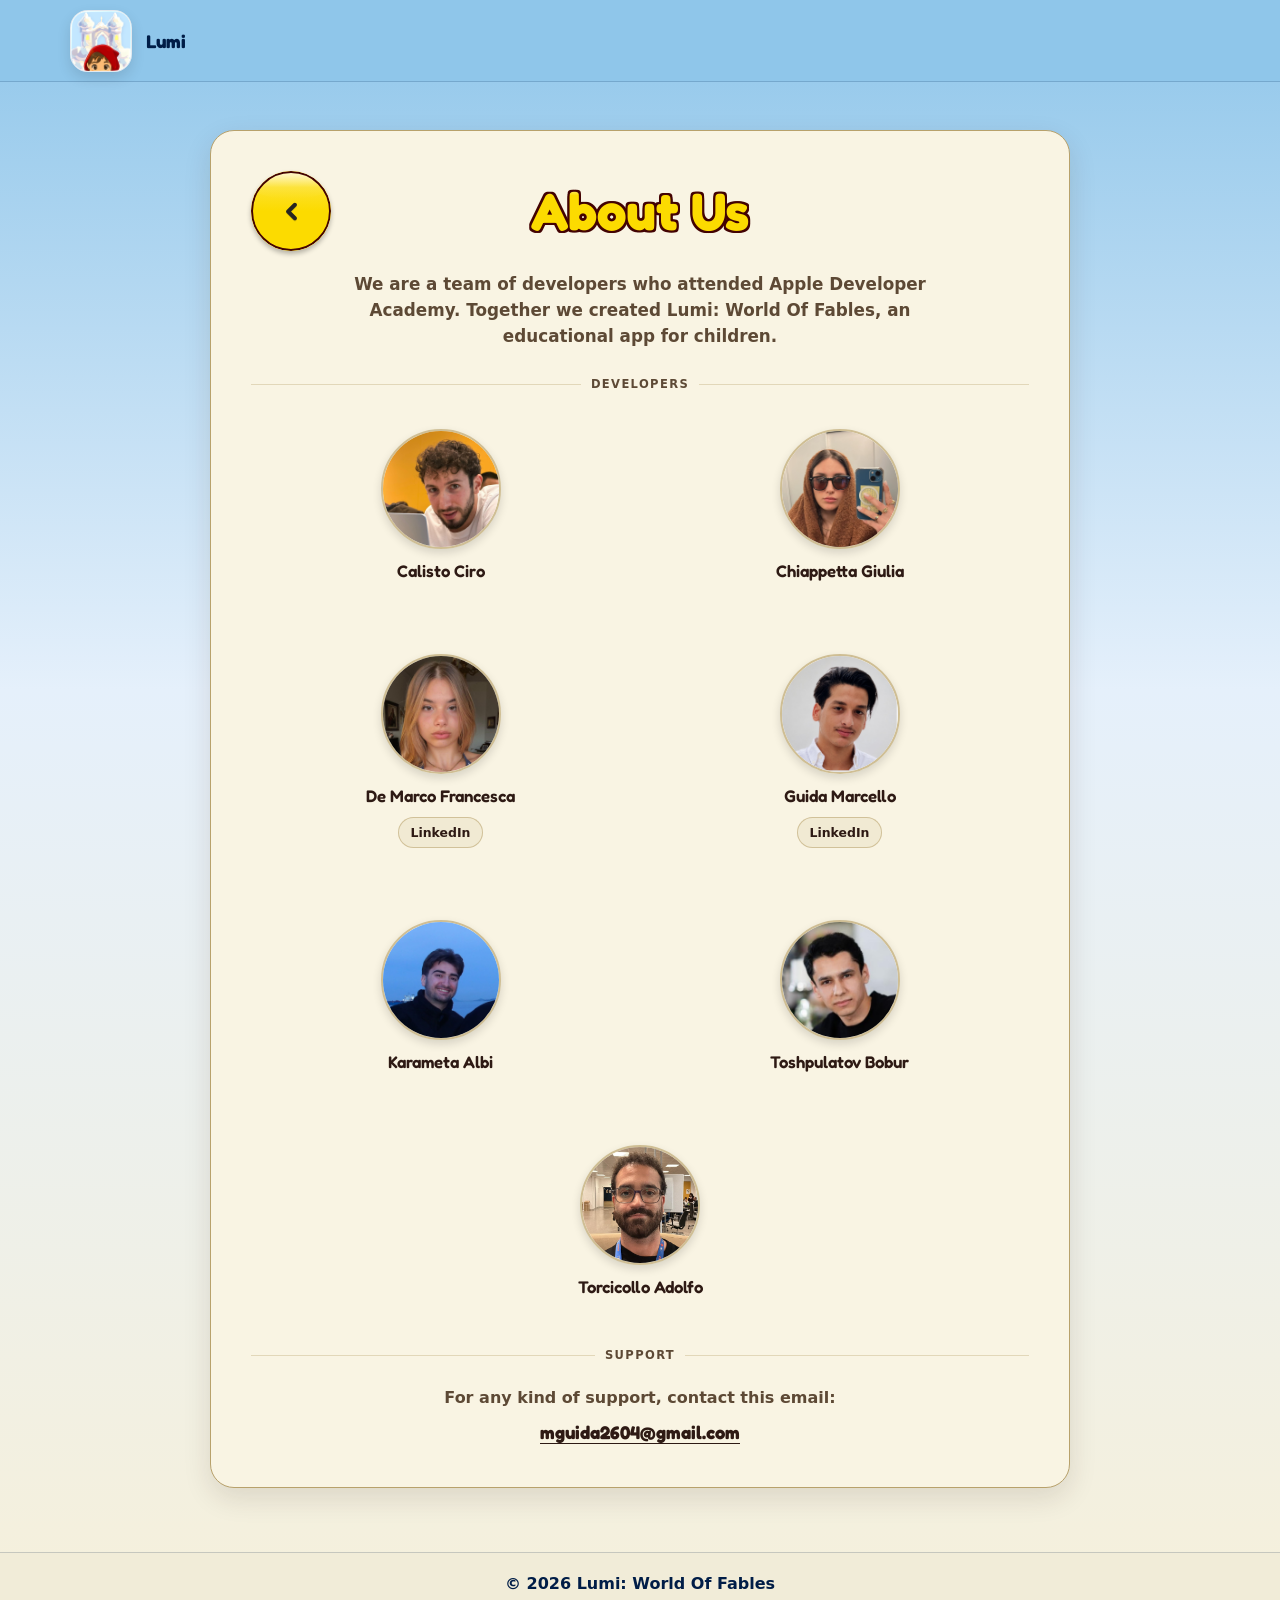
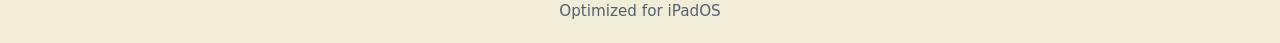
==== chi-siamo.html @ b2cf6800 "Add files via upload" ====
<!DOCTYPE html>
<html lang="en">
<head>
  <meta charset="UTF-8" />
  <meta name="viewport" content="width=device-width, initial-scale=1.0" />
  <title>About Us — Lumi World of Fables</title>
  <meta name="description" content="The development team behind Lumi World of Fables, from Apple Developer Academy." />

  <link rel="icon" href="images/app-icon.png" type="image/png" />
  <link rel="preconnect" href="https://fonts.googleapis.com" />
  <link rel="preconnect" href="https://fonts.gstatic.com" crossorigin />
  <link href="https://fonts.googleapis.com/css2?family=Fredoka:wght@600;700&display=swap" rel="stylesheet" />

  <link rel="stylesheet" href="style.css" />
</head>
<body>

  <header class="top-bar">
    <div class="container top-bar-inner">
      <a class="brand" href="index.html" aria-label="Lumi — Home">
        <div class="brand-icon">
          <img src="images/app-icon.png" alt="" width="62" height="62" />
        </div>
        <span>Lumi</span>
      </a>

    </div>
  </header>

  <main class="inner-main">
    <div class="container game-panel">
      <header class="page-header">
        <a class="game-circle-btn page-back-btn" href="index.html" aria-label="Back">
          <span class="game-circle-bg">
            <svg class="game-circle-icon" viewBox="0 0 24 24" aria-hidden="true">
              <path d="M15 6l-6 6 6 6" fill="none" stroke="currentColor" stroke-width="3.5" stroke-linecap="round" stroke-linejoin="round" />
            </svg>
          </span>
        </a>

        <h1 class="app-title app-title--page app-title--center" aria-label="About Us">
          <span class="app-title-line app-title-line1">
            <span class="app-title-stroke" aria-hidden="true">About Us</span>
            <span class="app-title-fill">About Us</span>
          </span>
        </h1>

        <span class="page-header-spacer" aria-hidden="true"></span>
      </header>

      <div class="page-title-block">
        <p class="section-lead lead-centered-wide">
          We are a team of developers who attended Apple Developer Academy. Together we created Lumi: World Of Fables, an educational app for children.
        </p>
      </div>

      <div class="game-section-header">
        <span class="game-section-line" aria-hidden="true"></span>
        <span class="game-section-label">Developers</span>
        <span class="game-section-line" aria-hidden="true"></span>
      </div>

      <div class="team-grid">
        <article class="team-card">
          <img class="team-avatar" src="images/developers/developer_ciro_callisto.png" alt="Calisto Ciro" width="120" height="120" loading="lazy" />
          <div class="team-card-body">
            <h3>Calisto Ciro</h3>
          </div>
        </article>

        <article class="team-card">
          <img class="team-avatar" src="images/developers/developer_giulia_chiappetta.png" alt="Chiappetta Giulia" width="120" height="120" loading="lazy" />
          <div class="team-card-body">
            <h3>Chiappetta Giulia</h3>
          </div>
        </article>

        <article class="team-card">
          <img class="team-avatar" src="images/developers/developer_francesca_de_marco.png" alt="De Marco Francesca" width="120" height="120" loading="lazy" />
          <div class="team-card-body">
            <h3>De Marco Francesca</h3>
            <div class="team-links">
              <a class="team-link-btn" href="https://www.linkedin.com/in/francesca-de-marco-141027411/" target="_blank" rel="noopener noreferrer">LinkedIn</a>
            </div>
          </div>
        </article>

        <article class="team-card">
          <img class="team-avatar" src="images/developers/developer_marcello_guida.png" alt="Guida Marcello" width="120" height="120" loading="lazy" />
          <div class="team-card-body">
            <h3>Guida Marcello</h3>
            <div class="team-links">
              <a class="team-link-btn" href="https://www.linkedin.com/in/marcello-guida-76b64b279/" target="_blank" rel="noopener noreferrer">LinkedIn</a>
            </div>
          </div>
        </article>

        <article class="team-card">
          <img class="team-avatar" src="images/developers/developer_albi_karameta.png" alt="Karameta Albi" width="120" height="120" loading="lazy" />
          <div class="team-card-body">
            <h3>Karameta Albi</h3>
          </div>
        </article>

        <article class="team-card">
          <img class="team-avatar" src="images/developers/developer_bobur.png" alt="Toshpulatov Bobur" width="120" height="120" loading="lazy" />
          <div class="team-card-body">
            <h3>Toshpulatov Bobur</h3>
          </div>
        </article>

        <article class="team-card">
          <img class="team-avatar" src="images/developers/developer_adolfo_torcicollo.png" alt="Torcicollo Adolfo" width="120" height="120" loading="lazy" />
          <div class="team-card-body">
            <h3>Torcicollo Adolfo</h3>
          </div>
        </article>
      </div>

      <div class="game-section-header">
        <span class="game-section-line" aria-hidden="true"></span>
        <span class="game-section-label">Support</span>
        <span class="game-section-line" aria-hidden="true"></span>
      </div>

      <div class="support-block">
        <p class="support-text">
          For any kind of support, contact this email:
        </p>
        <a
          class="support-email"
          href="mailto:mguida2604@gmail.com?subject=WORLD%20OF%20FABLES%20app%20support"
        >mguida2604@gmail.com</a>
      </div>

    </div>
  </main>

  <footer class="bottom-bar">
    <div class="container bottom-bar-inner">
      <p><strong>© 2026 Lumi: World Of Fables</strong></p>
      <p>Optimized for iPadOS</p>
    </div>
  </footer>

</body>
</html>
---- style.css ----
/* ============================================================
   Lumi — World Of Fables · showcase website
   Title: AppMenuTitleView · Buttons: GamePillButton
   ============================================================ */

:root {
  --sky: #8fc6ea;
  --sky-light: #e5f0fb;
  --cream: #f6f0da;
  --deep-blue: #001d47;
  --muted: #526173;

  /* GameButtonAppearance */
  --gloss-top: #FDE549;
  --gloss-mid: #FCDB00;
  --gloss-bottom: #FCDB00;
  --btn-border: #430303;
  --btn-label: #262521;

  /* AppMenuTitleView */
  --title-stroke: #430303;
  --title-fill-top: #FFFBDC;
  --title-fill-mid: #FCDB00;
  --title-fill-bottom: #FCDB00;
  --title-stroke-offset: 2.2px;
  /* Larghezza di riferimento del pannello menu (AppMenuTitleView mainMenu) */
  --title-panel-width: clamp(280px, 38vw, 420px);

  --header-height: 82px;
  --footer-bg: #f1ecd8;
  --max-width: 1280px;
  --page-inline-pad: clamp(32px, 5.5vw, 72px);
  --radius-xl: 34px;

  --pill-min-height: 46px;
  --pill-h-pad: 22px;
  --pill-v-pad: 11px;
  --pill-font-size: 15px;

  --primary-min-width: 270px;
  --primary-min-height: 76px;

  /* Pulsante indietro (GamePillButton compatto) */
  --back-btn-min-height: 46px;
  --back-btn-h-pad: 18px;

  /* GameCircleBackButton */
  --circle-btn-size: 56px;
  --circle-icon-size: 19px;

  /* SettingsTheme / InfoTheme (About nel gioco) */
  --panel-fill: #f9f4e3;
  --panel-border: #b8a16b;
  --primary-text: #4a342e;
  --secondary-text: #5d4935;
  --menu-row-text: #2e1a14;
  --control-fill: #f1ead3;
  --selection-fill: #e8d9b5;
  --divider: rgba(184, 161, 107, 0.35);
}

@media (min-width: 768px) {
  :root {
    --pill-min-height: 48px;
    --pill-h-pad: 26px;
    --pill-v-pad: 12px;
    --pill-font-size: 17px;

    --primary-min-width: 300px;
    --primary-min-height: 76px;

    --back-btn-min-height: 48px;
    --back-btn-h-pad: 22px;

    --circle-btn-size: 80px;
    --circle-icon-size: 27px;
  }
}

/* --- Reset & base --- */

*,
*::before,
*::after {
  box-sizing: border-box;
}

html {
  scroll-behavior: smooth;
}

html,
body {
  margin: 0;
  padding: 0;
  min-height: 100%;
}

body {
  min-height: 100vh;
  display: flex;
  flex-direction: column;
  font-family: ui-rounded, "SF Pro Rounded", Inter, system-ui, -apple-system, BlinkMacSystemFont, "Segoe UI", sans-serif;
  color: var(--deep-blue);
  background: linear-gradient(180deg, var(--sky) 0%, var(--sky-light) 42%, var(--cream) 100%);
}

a {
  color: inherit;
  text-decoration: none;
}

a:hover {
  opacity: 0.92;
}

img {
  max-width: 100%;
  display: block;
}

.container {
  width: 100%;
  max-width: var(--max-width);
  margin-inline: auto;
  padding-inline: var(--page-inline-pad);
}

/* --- Top bar --- */

.top-bar {
  position: sticky;
  top: 0;
  z-index: 100;
  height: var(--header-height);
  border-bottom: 1px solid rgba(0, 29, 71, 0.18);
  background: rgba(143, 198, 234, 0.96);
  backdrop-filter: blur(8px);
  display: flex;
  align-items: center;
  flex-shrink: 0;
}

.top-bar-inner {
  display: flex;
  align-items: center;
  justify-content: space-between;
  width: 100%;
  gap: 20px;
}

.brand {
  display: inline-flex;
  align-items: center;
  gap: 14px;
  font-family: "Fredoka", ui-rounded, system-ui, sans-serif;
  font-weight: 700;
  font-size: 1.15rem;
}

.brand-icon {
  width: 62px;
  height: 62px;
  border-radius: 18px;
  background: rgba(255, 255, 255, 0.92);
  box-shadow: 0 6px 14px rgba(0, 0, 0, 0.12);
  overflow: hidden;
  border: 1px solid rgba(0, 29, 71, 0.08);
  flex-shrink: 0;
}

.brand-icon img {
  width: 100%;
  height: 100%;
  object-fit: cover;
}

.top-nav {
  display: flex;
  flex-wrap: wrap;
  justify-content: flex-end;
  gap: 10px 18px;
}

.top-nav-link {
  font-weight: 700;
  font-size: 0.95rem;
  color: var(--deep-blue);
  opacity: 0.85;
}

.top-nav-link:hover,
.top-nav-link:focus-visible {
  opacity: 1;
  text-decoration: underline;
  text-underline-offset: 3px;
}

.top-nav-link.is-active {
  opacity: 1;
  text-decoration: underline;
  text-underline-offset: 3px;
  color: var(--deep-blue);
}

/* --- Hero --- */

.hero-wrap {
  flex: 1;
  display: flex;
  align-items: center;
  padding: 40px 0 56px;
}

.page {
  width: 100%;
  display: grid;
  grid-template-columns: 1fr;
  gap: 40px;
  align-items: center;
}

.content {
  display: grid;
  gap: 28px;
  justify-items: start;
}

/* --- Titolo app (AppMenuTitleView · mainMenu) --- */

.app-title {
  margin: 0;
  display: flex;
  flex-direction: column;
  align-items: flex-start;
  width: fit-content;
  max-width: 100%;
  /* panelWidth * 0.02 */
  gap: calc(var(--title-panel-width) * 0.02);
  /* panelWidth * 0.04 — padding orizzontale nel menu */
  padding-inline: calc(var(--title-panel-width) * 0.04);
  line-height: normal;
  overflow: visible;
}

.app-title-line {
  position: relative;
  display: block;
  width: fit-content;
  max-width: 100%;
  overflow: visible;
}

.app-title-stroke,
.app-title-fill {
  display: block;
  font-family: "Fredoka", ui-rounded, "SF Pro Rounded", system-ui, sans-serif;
  font-weight: 700;
  line-height: 1;
  white-space: nowrap;
}

.app-title--center {
  align-items: center;
  margin-inline: auto;
}

/* Titolo pagina interna — stessa dimensione su tutte le sottopagine */
.app-title--page {
  gap: 0;
  width: 100%;
  max-width: 100%;
}

.app-title--page .app-title-line {
  margin-inline: auto;
  max-width: 100%;
}

.app-title--page .app-title-line1 .app-title-stroke,
.app-title--page .app-title-line1 .app-title-fill {
  font-size: calc(var(--title-panel-width) * 0.125);
}

.page-title-block {
  text-align: center;
  margin-bottom: 24px;
  overflow: visible;
}

.page-title-block .section-lead {
  margin: 0 auto;
}

/* Linea 1 — panelWidth × 0.26 (main menu, home) */
.app-title:not(.app-title--page) .app-title-line1 .app-title-stroke,
.app-title:not(.app-title--page) .app-title-line1 .app-title-fill {
  font-size: calc(var(--title-panel-width) * 0.26);
}

/* Linea 2 — panelWidth × 0.125 */
.app-title:not(.app-title--page) .app-title-line2 .app-title-stroke,
.app-title:not(.app-title--page) .app-title-line2 .app-title-fill {
  font-size: calc(var(--title-panel-width) * 0.125);
}

/* 8 offset come titleStrokeOffsets in Swift — solo le copie spostate, niente testo centrale */
.app-title-stroke {
  position: absolute;
  left: 0;
  top: 0;
  z-index: 0;
  color: transparent;
  pointer-events: none;
  user-select: none;
  text-shadow:
    calc(-1 * var(--title-stroke-offset)) 0 0 var(--title-stroke),
    var(--title-stroke-offset) 0 0 var(--title-stroke),
    0 calc(-1 * var(--title-stroke-offset)) 0 var(--title-stroke),
    0 var(--title-stroke-offset) 0 var(--title-stroke),
    calc(-1 * var(--title-stroke-offset)) calc(-1 * var(--title-stroke-offset)) 0 var(--title-stroke),
    var(--title-stroke-offset) calc(-1 * var(--title-stroke-offset)) 0 var(--title-stroke),
    calc(-1 * var(--title-stroke-offset)) var(--title-stroke-offset) 0 var(--title-stroke),
    var(--title-stroke-offset) var(--title-stroke-offset) 0 var(--title-stroke);
}

.app-title-fill {
  position: relative;
  z-index: 1;
  background: linear-gradient(
    180deg,
    var(--title-fill-top) 0%,
    var(--title-fill-mid) 20%,
    var(--title-fill-bottom) 100%
  );
  -webkit-background-clip: text;
  background-clip: text;
  -webkit-text-fill-color: transparent;
  color: transparent;
}

@supports not ((-webkit-background-clip: text) or (background-clip: text)) {
  .app-title-fill {
    -webkit-text-fill-color: var(--title-fill-mid);
    color: var(--title-fill-mid);
    background: none;
  }
}

@media (prefers-contrast: more) {
  .app-title-stroke {
    display: none;
  }

  .app-title-line1 .app-title-fill {
    -webkit-text-fill-color: transparent;
    background: linear-gradient(180deg, #8c3812 0%, #471401 100%);
    -webkit-background-clip: text;
    background-clip: text;
  }

  .app-title-line2 .app-title-fill {
    -webkit-text-fill-color: #471401;
    background: none;
    color: #471401;
    -webkit-background-clip: unset;
    background-clip: unset;
    font-weight: 600;
  }
}

.subtitle {
  margin: 0;
  max-width: 560px;
  color: var(--muted);
  font-size: clamp(1.05rem, 2vw, 1.35rem);
  line-height: 1.45;
  font-weight: 650;
}

/* --- Bottoni (GamePillButton) --- */

.game-btn {
  display: inline-flex;
  align-items: center;
  justify-content: center;
  border: none;
  background: none;
  cursor: pointer;
  font: inherit;
  color: inherit;
  transition: transform 0.12s ease, opacity 0.15s ease;
}

.game-btn:hover {
  transform: translateY(-1px);
}

.game-btn:active {
  transform: translateY(1px);
}

.game-pill-bg {
  position: relative;
  display: inline-flex;
  border-radius: 9999px;
  background: linear-gradient(
    180deg,
    var(--gloss-top) 0%,
    var(--gloss-mid) 50%,
    var(--gloss-bottom) 100%
  );
  box-shadow: 0 3px 5px rgba(0, 0, 0, 0.28);
  overflow: hidden;
}

.game-pill-bg::before {
  content: "";
  position: absolute;
  top: 2px;
  left: 13px;
  right: 13px;
  height: 22px;
  border-radius: 9999px;
  background: linear-gradient(
    180deg,
    rgba(255, 255, 255, 0.72) 0%,
    rgba(255, 255, 255, 0.08) 55%,
    transparent 100%
  );
  pointer-events: none;
}

.game-pill-bg::after {
  content: "";
  position: absolute;
  inset: 0;
  border-radius: 9999px;
  border: 2px solid var(--btn-border);
  pointer-events: none;
}

.game-pill {
  position: relative;
  z-index: 1;
  display: inline-flex;
  align-items: center;
  justify-content: center;
  gap: 8px;
  min-height: var(--pill-min-height);
  padding: var(--pill-v-pad) var(--pill-h-pad);
  color: var(--btn-label);
  font-size: var(--pill-font-size);
  font-weight: 900;
  text-transform: uppercase;
  letter-spacing: 0.02em;
  white-space: nowrap;
  text-shadow: 0 1px 0 rgba(0, 0, 0, 0.14);
}

.game-pill .icon {
  font-size: 1em;
  line-height: 1;
}

.game-btn-primary .game-pill-bg {
  min-width: var(--primary-min-width);
  min-height: var(--primary-min-height);
}

.game-btn-primary .game-pill {
  min-height: var(--primary-min-height);
  padding: 18px 42px;
  font-size: clamp(1.15rem, 2.4vw, 1.65rem);
}

/* GameCircleBackButton — chevron.left come nel gioco */

.game-circle-btn {
  display: inline-flex;
  flex-shrink: 0;
  align-items: center;
  justify-content: center;
  border: none;
  background: none;
  cursor: pointer;
  font: inherit;
  color: inherit;
  padding: 0;
  transition: transform 0.12s ease, opacity 0.15s ease;
}

.game-circle-btn:hover {
  transform: translateY(-1px);
  opacity: 1;
}

.game-circle-btn:active {
  transform: translateY(1px);
}

.game-circle-bg {
  position: relative;
  display: grid;
  place-items: center;
  width: var(--circle-btn-size);
  height: var(--circle-btn-size);
  border-radius: 50%;
  background: linear-gradient(
    180deg,
    var(--gloss-top) 0%,
    var(--gloss-mid) 50%,
    var(--gloss-bottom) 100%
  );
  box-shadow: 0 3px 5px rgba(0, 0, 0, 0.28);
  overflow: hidden;
}

.game-circle-bg::before {
  content: "";
  position: absolute;
  top: 2px;
  left: 1px;
  right: 1px;
  height: 26px;
  border-radius: 50%;
  background: linear-gradient(
    180deg,
    rgba(255, 255, 255, 0.72) 0%,
    rgba(255, 255, 255, 0.08) 55%,
    transparent 100%
  );
  pointer-events: none;
}

.game-circle-bg::after {
  content: "";
  position: absolute;
  inset: 0;
  border-radius: 50%;
  border: 2px solid var(--btn-border);
  pointer-events: none;
}

.game-circle-icon {
  position: relative;
  z-index: 1;
  width: var(--circle-icon-size);
  height: var(--circle-icon-size);
  color: var(--btn-label);
  filter: drop-shadow(0 1px 0 rgba(0, 0, 0, 0.14));
}

.page-back-btn {
  grid-column: 1;
  justify-self: start;
  flex-shrink: 0;
}

.page-header {
  display: grid;
  grid-template-columns: var(--circle-btn-size) 1fr var(--circle-btn-size);
  align-items: center;
  gap: 8px 12px;
  margin-bottom: 20px;
}

.page-header .app-title {
  grid-column: 2;
  justify-self: center;
  margin: 0;
  width: auto;
  max-width: 100%;
  padding-inline: 0;
}

.page-header-spacer {
  grid-column: 3;
  width: var(--circle-btn-size);
  height: var(--circle-btn-size);
}

.small-buttons {
  display: flex;
  flex-wrap: wrap;
  gap: 14px;
  margin-top: 4px;
}

/* --- Screenshot placeholder --- */

.placeholder-card {
  width: 100%;
  aspect-ratio: 16 / 10;
  border-radius: var(--radius-xl);
  border: 4px solid var(--deep-blue);
  background: rgba(255, 255, 255, 0.78);
  box-shadow:
    0 14px 0 var(--deep-blue),
    0 20px 30px rgba(0, 29, 71, 0.18);
  padding: 24px;
}

.placeholder {
  height: 100%;
  width: 100%;
  border-radius: 30px;
  border: 5px dashed rgba(0, 29, 71, 0.58);
  background:
    linear-gradient(135deg, rgba(255, 255, 255, 0.72), rgba(202, 223, 238, 0.46)),
    repeating-linear-gradient(45deg, rgba(0, 29, 71, 0.04) 0 10px, transparent 10px 20px);
  display: grid;
  place-items: center;
  padding: 24px;
  text-align: center;
  color: var(--deep-blue);
}

.placeholder-inner {
  display: grid;
  gap: 14px;
  justify-items: center;
  max-width: 360px;
}

.phone-icon {
  width: 74px;
  height: 74px;
  display: grid;
  place-items: center;
  border-radius: 20px;
  border: 2px solid var(--btn-border);
  background: linear-gradient(180deg, var(--gloss-top), var(--gloss-mid));
  box-shadow: 0 5px 8px rgba(0, 0, 0, 0.22);
  font-size: 2rem;
}

.placeholder strong {
  font-size: clamp(1.3rem, 2.5vw, 2rem);
  line-height: 1.1;
}

.placeholder span {
  color: var(--muted);
  font-weight: 700;
  font-size: 0.95rem;
  line-height: 1.45;
}

/* --- Pagine interne (regole, privacy, chi siamo) --- */

.inner-main {
  flex: 1;
  padding: 48px 0 64px;
}

.game-panel {
  max-width: 860px;
  margin-inline: auto;
  padding: clamp(24px, 4vw, 40px);
  border-radius: 24px;
  background: var(--panel-fill);
  border: 1.5px solid var(--panel-border);
  box-shadow: 0 10px 28px rgba(46, 26, 20, 0.12);
}

.game-panel-wide {
  max-width: 980px;
}

.game-panel-divider {
  height: 1px;
  background: var(--divider);
  margin: 24px 0;
  border: 0;
}

.game-section-header {
  display: flex;
  align-items: center;
  gap: 10px;
  margin: 28px 0 16px;
}

.game-section-line {
  flex: 1;
  height: 1px;
  background: var(--divider);
}

.game-section-label {
  font-size: 0.72rem;
  font-weight: 700;
  letter-spacing: 0.12em;
  text-transform: uppercase;
  color: var(--secondary-text);
  white-space: nowrap;
}

/* --- About: griglia 2 colonne (avatar + nome) --- */

.team-grid {
  display: grid;
  grid-template-columns: repeat(2, 1fr);
  gap: clamp(16px, 3vw, 28px) clamp(12px, 2.5vw, 20px);
}

.team-grid--solo {
  grid-template-columns: 1fr;
  max-width: 200px;
  margin-inline: auto;
}

/* Ultimo developer centrato se la griglia ha un numero dispari */
.team-grid:not(.team-grid--solo) .team-card:last-child:nth-child(odd) {
  grid-column: 1 / -1;
  max-width: 220px;
  margin-inline: auto;
}

.team-card {
  display: flex;
  flex-direction: column;
  align-items: center;
  text-align: center;
  gap: 12px;
  padding: clamp(16px, 3vw, 22px) clamp(10px, 2vw, 14px);
  background: transparent;
  border: none;
  box-shadow: none;
}

.team-avatar {
  width: clamp(88px, 22vw, 120px);
  height: clamp(88px, 22vw, 120px);
  border-radius: 50%;
  object-fit: cover;
  border: 2px solid rgba(184, 161, 107, 0.65);
  box-shadow: 0 4px 10px rgba(0, 0, 0, 0.14);
  flex-shrink: 0;
}

.team-card-body {
  display: flex;
  flex-direction: column;
  align-items: center;
  gap: 6px;
  width: 100%;
}

.team-card h3 {
  margin: 0;
  font-family: "Fredoka", ui-rounded, system-ui, sans-serif;
  font-size: clamp(0.88rem, 2.4vw, 1.05rem);
  font-weight: 600;
  color: var(--menu-row-text);
  line-height: 1.25;
}

.team-role {
  margin: 0;
  font-size: 0.82rem;
  font-weight: 600;
  color: var(--secondary-text);
  line-height: 1.3;
}

.team-links {
  display: flex;
  flex-wrap: wrap;
  justify-content: center;
  gap: 8px;
  margin-top: 4px;
}

.team-link-btn {
  display: inline-flex;
  align-items: center;
  gap: 6px;
  padding: 7px 12px;
  border-radius: 999px;
  background: var(--control-fill);
  border: 1px solid rgba(184, 161, 107, 0.55);
  font-size: 0.78rem;
  font-weight: 700;
  color: var(--menu-row-text);
}

.team-link-btn:hover,
.team-link-btn:focus-visible {
  background: var(--selection-fill);
  opacity: 1;
}

.support-block {
  text-align: center;
  padding: 8px 0 4px;
}

.support-text {
  margin: 0 0 10px;
  font-size: 1rem;
  line-height: 1.55;
  font-weight: 600;
  color: var(--secondary-text);
}

.support-email {
  font-family: "Fredoka", ui-rounded, system-ui, sans-serif;
  font-size: clamp(1rem, 2.5vw, 1.15rem);
  font-weight: 700;
  color: var(--menu-row-text);
  text-decoration: underline;
  text-underline-offset: 4px;
}

.support-email:hover,
.support-email:focus-visible {
  opacity: 1;
  color: var(--deep-blue);
}

.game-card {
  border-radius: 18px;
  background: var(--panel-fill);
  border: 1.5px solid var(--panel-border);
  box-shadow: 0 4px 12px rgba(46, 26, 20, 0.08);
}

.contact-card {
  padding: 0;
  overflow: hidden;
}

.contact-row {
  display: flex;
  align-items: center;
  gap: 14px;
  padding: 14px 18px;
  color: var(--primary-text);
  font-weight: 600;
}

.contact-row:hover,
.contact-row:focus-visible {
  background: var(--selection-fill);
  opacity: 1;
}

.contact-icon {
  width: 28px;
  text-align: center;
  color: var(--secondary-text);
  flex-shrink: 0;
}

.page-title-block .section-lead,
.game-panel .section-lead {
  color: var(--secondary-text);
}

.game-panel .section-back {
  color: var(--menu-row-text);
}

.game-panel .section-note {
  color: var(--secondary-text);
}

.tutorial-step-media--book {
  display: grid;
  place-items: center;
  padding: 24px;
  background: linear-gradient(180deg, #e8f4fc, #f9f4e3);
}

.tutorial-step-media--book img {
  max-height: none;
  width: min(220px, 70%);
  object-fit: contain;
}

.lead-centered {
  max-width: 52ch;
  margin-inline: auto;
}

.lead-centered-wide {
  max-width: 56ch;
  margin-inline: auto;
}

.about-version {
  display: inline-flex;
  align-items: center;
  gap: 10px;
  margin-top: 8px;
  font-weight: 600;
  color: var(--menu-row-text);
}

/* --- Tutorial / How To Play --- */

.tutorial-steps {
  margin: 0;
  padding: 0;
  list-style: none;
  display: grid;
  gap: 20px;
}

.tutorial-step {
  display: grid;
  grid-template-columns: 1fr;
  gap: 16px;
  padding: 18px;
  border-radius: 20px;
  background: rgba(255, 255, 255, 0.45);
  border: 1.5px solid rgba(184, 161, 107, 0.35);
}

.tutorial-step-media {
  border-radius: 16px;
  overflow: hidden;
  border: 2px solid rgba(184, 161, 107, 0.4);
  background: #fff;
  box-shadow: 0 6px 16px rgba(46, 26, 20, 0.1);
}

.tutorial-step-media img {
  width: 100%;
  height: auto;
  max-height: 280px;
  object-fit: cover;
  object-position: center;
}

.tutorial-step-media--screenshot img {
  max-height: 340px;
  object-fit: contain;
  background: #1a1a1a;
}

.tutorial-step-media--cards {
  display: grid;
  grid-template-columns: 1fr 1fr;
  gap: 8px;
  padding: 10px;
  background: linear-gradient(180deg, #e8f4fc 0%, #f9f4e3 100%);
}

.tutorial-step-media--cards img {
  border-radius: 12px;
  max-height: 200px;
  object-fit: cover;
}

.tutorial-step-body {
  display: grid;
  gap: 8px;
}

.tutorial-step-num {
  display: inline-grid;
  place-items: center;
  width: 32px;
  height: 32px;
  border-radius: 50%;
  background: linear-gradient(180deg, var(--gloss-top), var(--gloss-mid));
  border: 2px solid var(--btn-border);
  font-family: "Fredoka", ui-rounded, system-ui, sans-serif;
  font-weight: 700;
  font-size: 0.95rem;
  color: var(--btn-label);
  box-shadow: 0 3px 6px rgba(0, 0, 0, 0.18);
}

.tutorial-step h2 {
  margin: 0;
  font-family: "Fredoka", ui-rounded, system-ui, sans-serif;
  font-size: clamp(1.15rem, 2.5vw, 1.35rem);
  font-weight: 700;
  color: var(--menu-row-text);
}

.tutorial-step p {
  margin: 0;
  font-size: 0.98rem;
  line-height: 1.55;
  color: var(--secondary-text);
  font-weight: 600;
}

/* --- Hero screenshot --- */

.hero-shot {
  position: relative;
  border-radius: var(--radius-xl);
  padding: 14px;
  background: var(--panel-fill);
  border: 2px solid var(--panel-border);
  box-shadow: 0 14px 32px rgba(46, 26, 20, 0.15);
}

.hero-shot img {
  width: 100%;
  border-radius: 22px;
  aspect-ratio: 4 / 3;
  object-fit: cover;
}

.hero-shot-mascot {
  position: absolute;
  right: -8px;
  bottom: -12px;
  width: clamp(88px, 18vw, 130px);
  filter: drop-shadow(0 6px 12px rgba(0, 0, 0, 0.2));
}

.section-inner {
  max-width: 720px;
}

.visually-hidden {
  position: absolute;
  width: 1px;
  height: 1px;
  padding: 0;
  margin: -1px;
  overflow: hidden;
  clip: rect(0, 0, 0, 0);
  white-space: nowrap;
  border: 0;
}

.section-title {
  margin: 0 0 16px;
  font-family: "Fredoka", ui-rounded, system-ui, sans-serif;
  font-size: clamp(1.8rem, 4vw, 2.6rem);
  font-weight: 700;
  color: var(--deep-blue);
  letter-spacing: -0.02em;
}

.subsection-title {
  margin: 28px 0 12px;
  font-family: "Fredoka", ui-rounded, system-ui, sans-serif;
  font-size: 1.15rem;
  font-weight: 700;
  color: var(--deep-blue);
}

.section-lead {
  margin: 0 0 20px;
  font-size: 1.05rem;
  line-height: 1.55;
  color: var(--muted);
  font-weight: 600;
}

.section-note {
  margin: 0;
  font-size: 0.98rem;
  line-height: 1.55;
  color: var(--muted);
  font-weight: 600;
}

.section-note a {
  color: var(--deep-blue);
  text-decoration: underline;
  text-underline-offset: 3px;
}

.section-cta {
  display: block;
  width: fit-content;
  margin: 28px auto 0;
}

.section-back {
  display: inline-block;
  margin-top: 28px;
  font-size: 0.95rem;
  font-weight: 700;
  color: var(--deep-blue);
  opacity: 0.75;
  text-decoration: underline;
  text-underline-offset: 3px;
}

.section-back:hover,
.section-back:focus-visible {
  opacity: 1;
}

.steps {
  margin: 0;
  padding: 0;
  list-style: none;
  display: grid;
  gap: 16px;
}

.steps li {
  padding: 18px 20px;
  border-radius: 20px;
  background: rgba(255, 255, 255, 0.65);
  border: 2px solid rgba(0, 29, 71, 0.1);
  display: grid;
  gap: 6px;
}

.steps strong {
  font-family: "Fredoka", ui-rounded, system-ui, sans-serif;
  font-size: 1.05rem;
  color: var(--deep-blue);
}

.steps span {
  font-size: 0.95rem;
  line-height: 1.45;
  color: var(--muted);
  font-weight: 600;
}

.bullet-list,
.team-list,
.privacy-list {
  margin: 0;
  padding-left: 1.25rem;
  display: grid;
  gap: 8px;
  color: var(--muted);
  font-weight: 600;
  line-height: 1.5;
}

.game-panel .bullet-list,
.game-panel .privacy-list {
  color: var(--secondary-text);
}

.game-panel .privacy-list li {
  padding: 10px 14px;
  border-radius: 14px;
  background: rgba(255, 255, 255, 0.45);
  border: 1px solid rgba(184, 161, 107, 0.3);
  list-style-position: inside;
}

.team-list {
  list-style: none;
  padding-left: 0;
  grid-template-columns: repeat(auto-fill, minmax(180px, 1fr));
  gap: 10px;
}

.team-list li {
  padding: 10px 14px;
  border-radius: 14px;
  background: rgba(255, 255, 255, 0.55);
  border: 1px solid rgba(0, 29, 71, 0.08);
}

/* --- Footer --- */

.bottom-bar {
  background: var(--footer-bg);
  border-top: 1px solid rgba(0, 29, 71, 0.18);
  padding: 20px 0;
  margin-top: auto;
  flex-shrink: 0;
}

.bottom-bar-inner {
  text-align: center;
}

.footer-nav {
  display: flex;
  flex-wrap: wrap;
  justify-content: center;
  gap: 10px 20px;
  margin-bottom: 14px;
}

.footer-nav a {
  font-size: 0.92rem;
  font-weight: 700;
  color: var(--deep-blue);
  opacity: 0.8;
  text-decoration: underline;
  text-underline-offset: 3px;
}

.footer-nav a:hover,
.footer-nav a:focus-visible {
  opacity: 1;
}

.footer-nav a[aria-current="page"] {
  opacity: 1;
  font-weight: 800;
}

.bottom-bar p {
  margin: 0 0 6px;
  color: var(--muted);
  font-size: 0.95rem;
  line-height: 1.4;
}

.bottom-bar p:last-child {
  margin-bottom: 0;
}

.bottom-bar strong {
  color: var(--deep-blue);
  font-size: 1rem;
}

/* --- Responsive --- */

@media (min-width: 720px) {
  .tutorial-step {
    grid-template-columns: minmax(200px, 42%) 1fr;
    align-items: center;
    gap: 22px;
  }

  .tutorial-step:nth-child(even) .tutorial-step-media {
    order: 2;
  }

  .tutorial-step:nth-child(even) .tutorial-step-body {
    order: 1;
  }
}

@media (min-width: 980px) {
  .page {
    grid-template-columns: 1.05fr 0.95fr;
    gap: 54px;
  }
}

@media (max-width: 739px) {
  .top-bar-inner {
    flex-direction: column;
    align-items: flex-start;
    gap: 10px;
    padding-block: 10px;
  }

  .top-bar {
    height: auto;
    min-height: var(--header-height);
  }

  .top-nav {
    width: 100%;
    justify-content: flex-start;
    gap: 8px 14px;
  }

  .top-nav-link {
    font-size: 0.88rem;
  }

  .inner-main .section-inner {
    padding: 24px 20px;
  }

  .hero-wrap {
    padding: 24px 0 40px;
  }

  .app-title-stroke,
  .app-title-fill {
    white-space: normal;
  }

  .placeholder-card {
    aspect-ratio: 4 / 3;
    padding: 16px;
  }

  .placeholder {
    padding: 16px;
  }

  .brand-icon {
    width: 50px;
    height: 50px;
  }

  .hero-shot-mascot {
    width: 72px;
    right: 4px;
    bottom: -6px;
  }

  .game-btn-primary .game-pill-bg {
    min-width: 100%;
  }

  .game-btn-primary {
    width: 100%;
  }

  .game-btn-primary .game-pill-bg,
  .game-btn-primary .game-pill {
    width: 100%;
  }
}
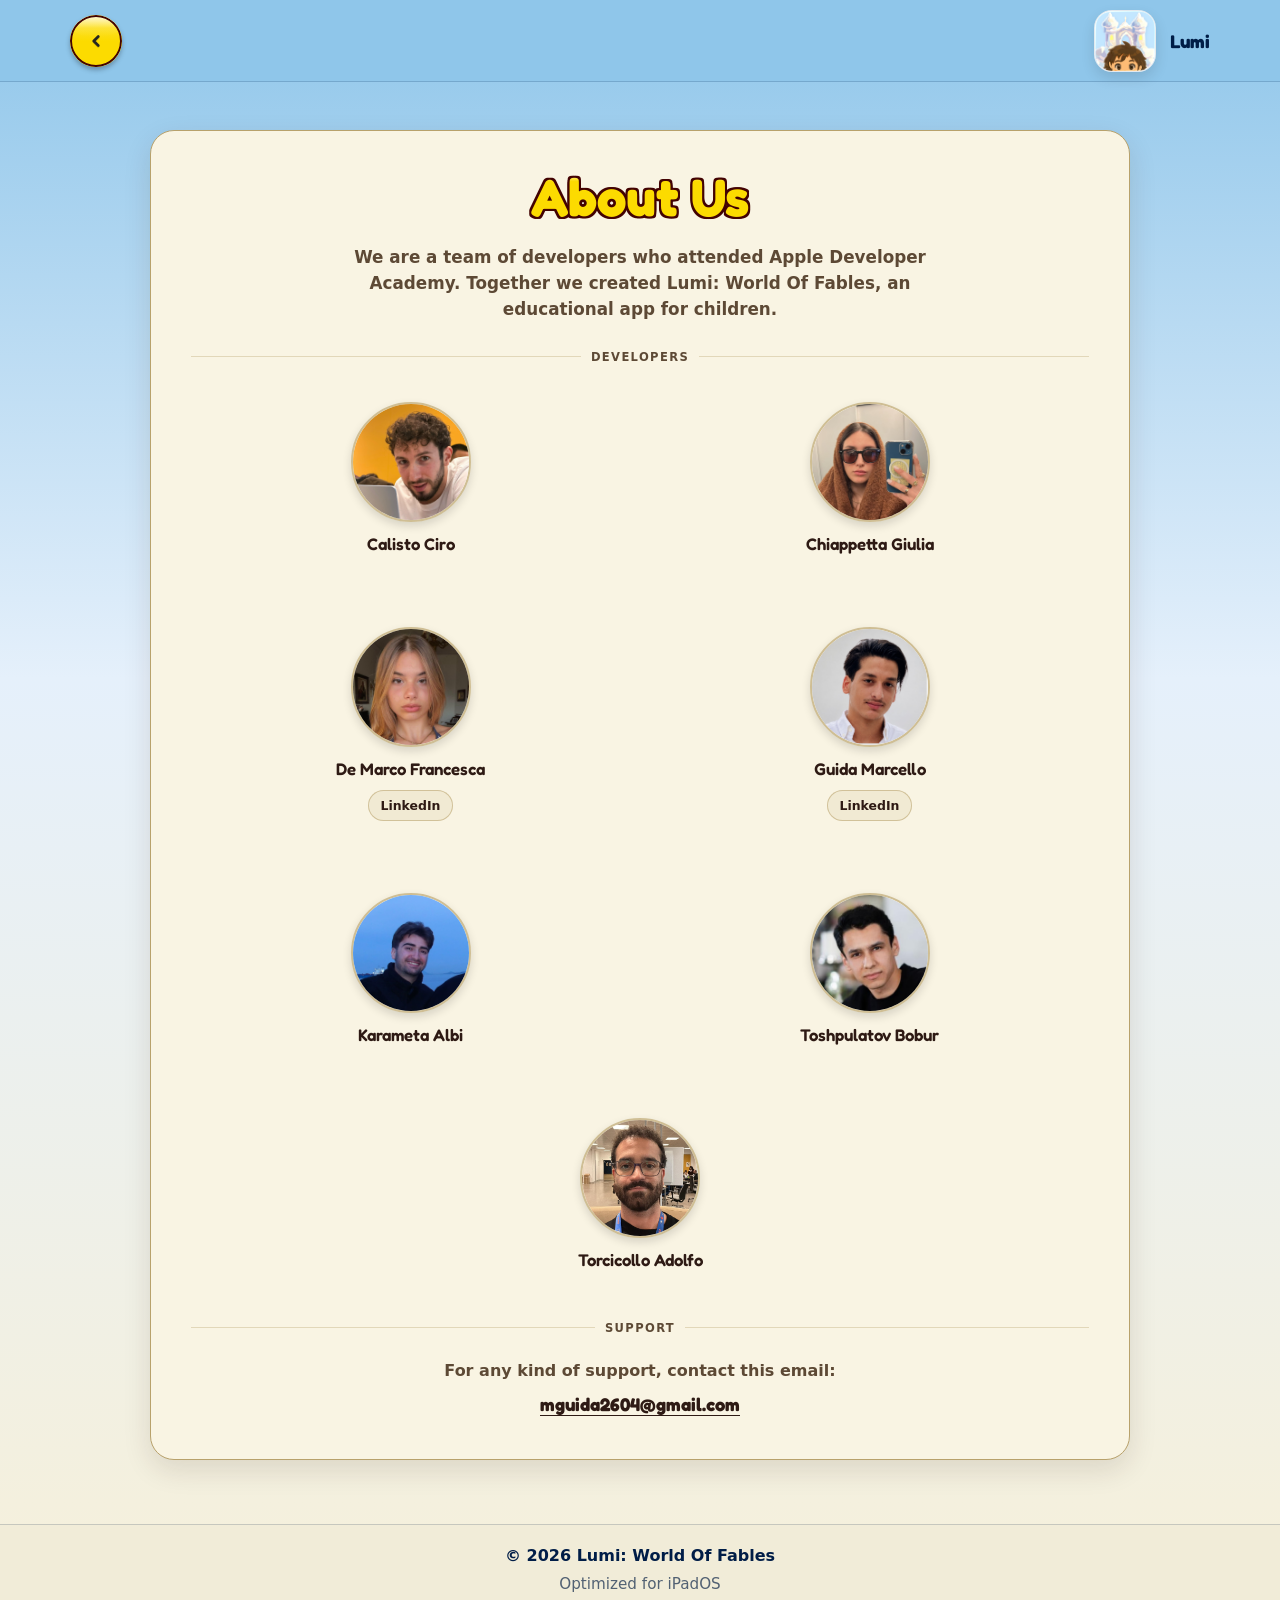
==== commit 506a1d86: "Add files via upload" ====
--- a/chi-siamo.html
+++ b/chi-siamo.html
@@ -6,7 +6,9 @@
   <title>About Us — Lumi World of Fables</title>
   <meta name="description" content="The development team behind Lumi World of Fables, from Apple Developer Academy." />
 
-  <link rel="icon" href="images/app-icon.png" type="image/png" />
+  <link rel="icon" type="image/png" sizes="32x32" href="images/favicon-32.png?v=3" />
+  <link rel="icon" type="image/png" sizes="192x192" href="images/favicon-192.png?v=3" />
+  <link rel="apple-touch-icon" href="images/apple-touch-icon.png?v=3" />
   <link rel="preconnect" href="https://fonts.googleapis.com" />
   <link rel="preconnect" href="https://fonts.gstatic.com" crossorigin />
   <link href="https://fonts.googleapis.com/css2?family=Fredoka:wght@600;700&display=swap" rel="stylesheet" />
@@ -15,37 +17,34 @@
 </head>
 <body>
 
-  <header class="top-bar">
+  <header class="top-bar top-bar--subpage">
     <div class="container top-bar-inner">
-      <a class="brand" href="index.html" aria-label="Lumi — Home">
+      <a class="game-circle-btn top-bar-back-btn" href="index.html" aria-label="Back">
+        <span class="game-circle-bg">
+          <svg class="game-circle-icon" viewBox="0 0 24 24" aria-hidden="true">
+            <path d="M15 6l-6 6 6 6" fill="none" stroke="currentColor" stroke-width="3.5" stroke-linecap="round" stroke-linejoin="round" />
+          </svg>
+        </span>
+      </a>
+
+      <a class="brand top-bar-brand" href="index.html" aria-label="Lumi — Home">
         <div class="brand-icon">
-          <img src="images/app-icon.png" alt="" width="62" height="62" />
+          <img src="images/app-icon-default.png?v=3" alt="" width="62" height="62" />
         </div>
         <span>Lumi</span>
       </a>
-
     </div>
   </header>
 
   <main class="inner-main">
-    <div class="container game-panel">
+    <div class="container game-panel game-panel-wide">
       <header class="page-header">
-        <a class="game-circle-btn page-back-btn" href="index.html" aria-label="Back">
-          <span class="game-circle-bg">
-            <svg class="game-circle-icon" viewBox="0 0 24 24" aria-hidden="true">
-              <path d="M15 6l-6 6 6 6" fill="none" stroke="currentColor" stroke-width="3.5" stroke-linecap="round" stroke-linejoin="round" />
-            </svg>
-          </span>
-        </a>
-
         <h1 class="app-title app-title--page app-title--center" aria-label="About Us">
           <span class="app-title-line app-title-line1">
             <span class="app-title-stroke" aria-hidden="true">About Us</span>
             <span class="app-title-fill">About Us</span>
           </span>
         </h1>
-
-        <span class="page-header-spacer" aria-hidden="true"></span>
       </header>
 
       <div class="page-title-block">
--- a/style.css
+++ b/style.css
@@ -39,6 +39,7 @@
 
   --primary-min-width: 270px;
   --primary-min-height: 76px;
+  --action-buttons-max-width: 480px;
 
   /* Pulsante indietro (GamePillButton compatto) */
   --back-btn-min-height: 46px;
@@ -47,6 +48,8 @@
   /* GameCircleBackButton */
   --circle-btn-size: 56px;
   --circle-icon-size: 19px;
+  --top-bar-back-btn-size: 48px;
+  --top-bar-back-icon-size: 16px;
 
   /* SettingsTheme / InfoTheme (About nel gioco) */
   --panel-fill: #f9f4e3;
@@ -74,6 +77,8 @@
 
     --circle-btn-size: 80px;
     --circle-icon-size: 27px;
+    --top-bar-back-btn-size: 52px;
+    --top-bar-back-icon-size: 18px;
   }
 }
 
@@ -175,6 +180,43 @@
   object-fit: cover;
 }
 
+.top-bar--subpage .top-bar-inner {
+  justify-content: space-between;
+}
+
+.top-bar-back-btn,
+.top-bar-brand {
+  flex-shrink: 0;
+}
+
+.top-bar-brand {
+  margin-left: auto;
+  color: inherit;
+  text-decoration: none;
+}
+
+.top-bar-brand:hover,
+.top-bar-brand:focus-visible {
+  opacity: 0.92;
+}
+
+.top-bar-back-btn .game-circle-bg {
+  width: var(--top-bar-back-btn-size);
+  height: var(--top-bar-back-btn-size);
+}
+
+.top-bar-back-btn .game-circle-bg::before {
+  top: 2px;
+  left: 2px;
+  right: 2px;
+  height: calc(var(--top-bar-back-btn-size) * 0.4);
+}
+
+.top-bar-back-btn .game-circle-icon {
+  width: var(--top-bar-back-icon-size);
+  height: var(--top-bar-back-icon-size);
+}
+
 .top-nav {
   display: flex;
   flex-wrap: wrap;
@@ -223,7 +265,8 @@
 .content {
   display: grid;
   gap: 28px;
-  justify-items: start;
+  justify-items: center;
+  width: 100%;
 }
 
 /* --- Titolo app (AppMenuTitleView · mainMenu) --- */
@@ -372,6 +415,8 @@
 .subtitle {
   margin: 0;
   max-width: 560px;
+  margin-inline: auto;
+  text-align: center;
   color: var(--muted);
   font-size: clamp(1.05rem, 2vw, 1.35rem);
   line-height: 1.45;
@@ -463,12 +508,19 @@
   line-height: 1;
 }
 
+.game-btn-primary {
+  width: min(100%, var(--action-buttons-max-width));
+}
+
 .game-btn-primary .game-pill-bg {
-  min-width: var(--primary-min-width);
+  width: 100%;
+  min-width: 0;
   min-height: var(--primary-min-height);
 }
 
 .game-btn-primary .game-pill {
+  width: 100%;
+  justify-content: center;
   min-height: var(--primary-min-height);
   padding: 18px 42px;
   font-size: clamp(1.15rem, 2.4vw, 1.65rem);
@@ -551,40 +603,39 @@
   filter: drop-shadow(0 1px 0 rgba(0, 0, 0, 0.14));
 }
 
-.page-back-btn {
-  grid-column: 1;
-  justify-self: start;
-  flex-shrink: 0;
-}
-
 .page-header {
-  display: grid;
-  grid-template-columns: var(--circle-btn-size) 1fr var(--circle-btn-size);
-  align-items: center;
-  gap: 8px 12px;
+  display: block;
+  text-align: center;
   margin-bottom: 20px;
 }
 
 .page-header .app-title {
-  grid-column: 2;
-  justify-self: center;
-  margin: 0;
+  margin-inline: auto;
   width: auto;
   max-width: 100%;
   padding-inline: 0;
 }
 
-.page-header-spacer {
-  grid-column: 3;
-  width: var(--circle-btn-size);
-  height: var(--circle-btn-size);
-}
-
 .small-buttons {
-  display: flex;
-  flex-wrap: wrap;
+  display: grid;
+  grid-template-columns: repeat(2, minmax(0, 1fr));
   gap: 14px;
   margin-top: 4px;
+  width: min(100%, var(--action-buttons-max-width));
+}
+
+.small-buttons .game-btn {
+  width: 100%;
+  min-width: 0;
+}
+
+.small-buttons .game-pill-bg {
+  width: 100%;
+}
+
+.small-buttons .game-pill {
+  width: 100%;
+  justify-content: center;
 }
 
 /* --- Screenshot placeholder --- */
@@ -957,10 +1008,15 @@
 
 .tutorial-step-body {
   display: grid;
-  gap: 8px;
+  grid-template-columns: auto 1fr;
+  column-gap: 12px;
+  row-gap: 8px;
+  align-items: center;
 }
 
 .tutorial-step-num {
+  grid-row: 1;
+  grid-column: 1;
   display: inline-grid;
   place-items: center;
   width: 32px;
@@ -973,9 +1029,12 @@
   font-size: 0.95rem;
   color: var(--btn-label);
   box-shadow: 0 3px 6px rgba(0, 0, 0, 0.18);
+  flex-shrink: 0;
 }
 
 .tutorial-step h2 {
+  grid-row: 1;
+  grid-column: 2;
   margin: 0;
   font-family: "Fredoka", ui-rounded, system-ui, sans-serif;
   font-size: clamp(1.15rem, 2.5vw, 1.35rem);
@@ -984,6 +1043,8 @@
 }
 
 .tutorial-step p {
+  grid-row: 2;
+  grid-column: 1 / -1;
   margin: 0;
   font-size: 0.98rem;
   line-height: 1.55;
@@ -991,7 +1052,71 @@
   font-weight: 600;
 }
 
-/* --- Hero screenshot --- */
+/* --- Hero mascot (no frame) --- */
+
+.hero-mascot-wrap {
+  display: flex;
+  align-items: flex-end;
+  justify-content: center;
+  min-height: clamp(280px, 42vw, 420px);
+}
+
+.hero-mascot-btn {
+  display: block;
+  margin: 0;
+  padding: 0;
+  border: 0;
+  background: none;
+  cursor: pointer;
+  -webkit-tap-highlight-color: transparent;
+}
+
+.hero-mascot-btn:focus-visible {
+  outline: 3px solid var(--deep-blue);
+  outline-offset: 6px;
+  border-radius: 12px;
+}
+
+.hero-mascot {
+  display: block;
+  width: auto;
+  max-width: min(100%, 320px);
+  max-height: clamp(260px, 38vw, 390px);
+  height: auto;
+  object-fit: contain;
+  filter: drop-shadow(0 10px 18px rgba(0, 0, 0, 0.18));
+  transform-origin: center bottom;
+  pointer-events: none;
+}
+
+.hero-mascot--jump {
+  animation: lumi-jump-once 0.65s ease-in-out 1;
+}
+
+@keyframes lumi-jump-once {
+  0%,
+  100% {
+    transform: translateY(0) scaleX(1) scaleY(1);
+  }
+
+  25% {
+    transform: translateY(-6px) scaleX(1.02) scaleY(0.96);
+  }
+
+  50% {
+    transform: translateY(-28px) scaleX(0.98) scaleY(1.05);
+  }
+
+  75% {
+    transform: translateY(-4px) scaleX(1.01) scaleY(0.98);
+  }
+}
+
+@media (prefers-reduced-motion: reduce) {
+  .hero-mascot--jump {
+    animation: none;
+  }
+}
 
 .hero-shot {
   position: relative;
@@ -1007,14 +1132,6 @@
   border-radius: 22px;
   aspect-ratio: 4 / 3;
   object-fit: cover;
-}
-
-.hero-shot-mascot {
-  position: absolute;
-  right: -8px;
-  bottom: -12px;
-  width: clamp(88px, 18vw, 130px);
-  filter: drop-shadow(0 6px 12px rgba(0, 0, 0, 0.2));
 }
 
 .section-inner {
@@ -1295,10 +1412,18 @@
     height: 50px;
   }
 
-  .hero-shot-mascot {
-    width: 72px;
-    right: 4px;
-    bottom: -6px;
+  .hero-mascot-wrap {
+    min-height: 240px;
+  }
+
+  .hero-mascot {
+    max-width: min(100%, 220px);
+    max-height: 280px;
+  }
+
+  .small-buttons {
+    grid-template-columns: 1fr;
+    width: 100%;
   }
 
   .game-btn-primary .game-pill-bg {
